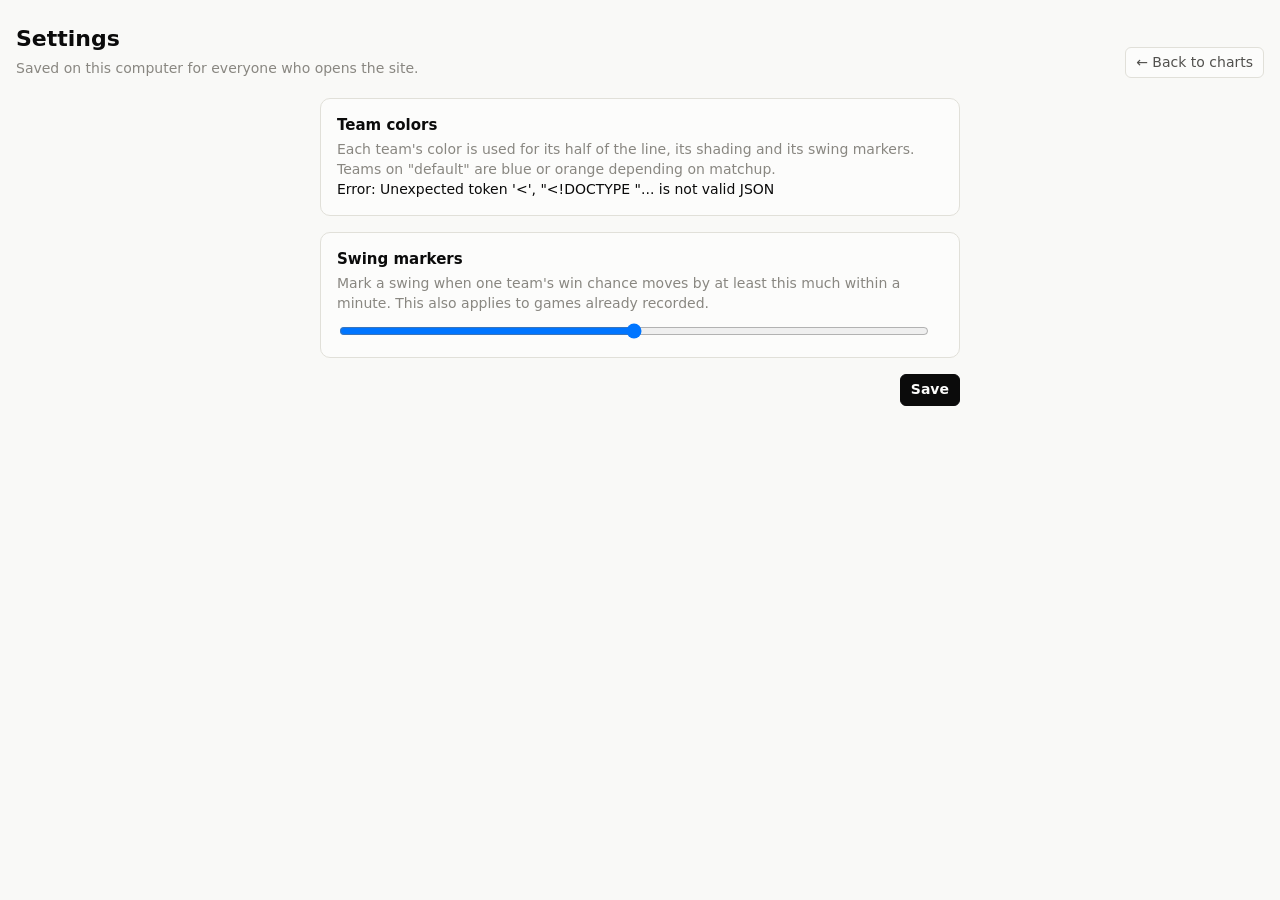
==== public/settings.html @ a836806d "Sleeper fantasy win probability tracker Live win-probability charts for every matchup in a Sleeper l" ====
<!doctype html>
<html lang="en">
<head>
  <meta charset="utf-8">
  <meta name="viewport" content="width=device-width, initial-scale=1">
  <title>Tracker Settings</title>
  <link rel="stylesheet" href="styles.css">
</head>
<body>
  <header>
    <div>
      <h1>Settings</h1>
      <p class="muted">Saved on this computer for everyone who opens the site.</p>
    </div>
    <div class="controls"><a class="button" href="./">← Back to charts</a></div>
  </header>
  <main class="settings">
    <section>
      <h2>Team colors</h2>
      <p class="muted">Each team's color is used for its half of the line, its shading and its swing markers. Teams on "default" are blue or orange depending on matchup.</p>
      <div id="teams"></div>
      <div id="clashes"></div>
    </section>
    <section>
      <h2>Swing markers</h2>
      <p class="muted">Mark a swing when one team's win chance moves by at least this much within a minute. This also applies to games already recorded.</p>
      <div class="threshold">
        <input id="threshold" type="range" min="2" max="30" step="1" aria-label="Swing threshold">
        <b id="threshold-val"></b>
      </div>
    </section>
    <div class="save-bar">
      <span id="saved" class="muted"></span>
      <button id="save" class="btn primary">Save</button>
    </div>
  </main>
  <script src="colors.js"></script>
  <script src="settings.js"></script>
</body>
</html>
---- public/styles.css ----
:root {
  --page: #f9f9f7;
  --surface: #fcfcfb;
  --ink: #0b0b0b;
  --ink-2: #52514e;
  --muted: #898781;
  --grid: #e1e0d9;
  --axis: #c3c2b7;
  --team-a: #2a78d6;
  --team-b: #eb6834;
  --border: #e1e0d9;
  --live: #0ca30c;
}
@media (prefers-color-scheme: dark) {
  :root:not([data-theme="light"]) {
    --page: #0d0d0d;
    --surface: #1a1a19;
    --ink: #f0efec;
    --ink-2: #c3c2b7;
    --grid: #2c2c2a;
    --axis: #383835;
    --team-a: #3987e5;
    --team-b: #d95926;
    --border: #2c2c2a;
  }
}

* { box-sizing: border-box; }
body {
  margin: 0;
  padding: 24px 16px 48px;
  background: var(--page);
  color: var(--ink);
  font: 14px/1.4 system-ui, -apple-system, "Segoe UI", sans-serif;
}
header {
  max-width: 1280px;
  margin: 0 auto 20px;
  display: flex;
  flex-wrap: wrap;
  gap: 12px 24px;
  align-items: flex-end;
  justify-content: space-between;
}
h1 { margin: 0; font-size: 22px; font-weight: 650; }
.muted { color: var(--muted); margin: 4px 0 0; }
.live-dot { display: inline-block; width: 8px; height: 8px; border-radius: 50%; background: var(--live); margin-right: 6px; }
.controls { display: flex; flex-wrap: wrap; gap: 12px; align-items: center; }
select, .segments button {
  font: inherit;
  color: var(--ink);
  background: var(--surface);
  border: 1px solid var(--border);
  border-radius: 6px;
  padding: 5px 10px;
}
.segments { display: flex; gap: 4px; flex-wrap: wrap; }
.segments button { cursor: pointer; color: var(--ink-2); }
.segments button[aria-pressed="true"] { color: var(--ink); border-color: var(--ink-2); font-weight: 600; }

.grid {
  max-width: 1280px;
  margin: 0 auto;
  display: grid;
  grid-template-columns: repeat(auto-fill, minmax(380px, 1fr));
  gap: 16px;
}
@media (max-width: 440px) { .grid { grid-template-columns: 1fr; } }
.card {
  background: var(--surface);
  border: 1px solid var(--border);
  border-radius: 10px;
  padding: 14px 14px 8px;
  min-width: 0;
}
.teams { display: grid; grid-template-columns: 1fr auto; gap: 2px 12px; margin-bottom: 8px; }
.team { display: flex; align-items: center; gap: 8px; min-width: 0; }
.swatch { width: 10px; height: 10px; border-radius: 3px; flex: none; }
.name { font-weight: 600; white-space: nowrap; overflow: hidden; text-overflow: ellipsis; }
.nums { text-align: right; font-variant-numeric: tabular-nums; white-space: nowrap; }
.pct { font-weight: 700; display: inline-block; min-width: 3.2em; }
.pts { color: var(--ink-2); }
.proj { color: var(--muted); font-size: 12px; }
.chart-wrap { position: relative; height: 200px; }
.empty { text-align: center; margin-top: 40px; }
code { background: var(--surface); border: 1px solid var(--border); padding: 1px 5px; border-radius: 4px; }

/* Header link styled like the other controls */
a.button {
  font: inherit;
  color: var(--ink-2);
  background: var(--surface);
  border: 1px solid var(--border);
  border-radius: 6px;
  padding: 5px 10px;
  text-decoration: none;
}
a.button:hover { color: var(--ink); }

/* Hover readout beside the card */
.hover-panel {
  position: fixed;
  z-index: 10;
  width: 260px;
  background: var(--surface);
  border: 1px solid var(--axis);
  border-radius: 8px;
  padding: 10px 12px;
  box-shadow: 0 6px 24px rgba(0, 0, 0, 0.25);
  pointer-events: none;
  font-variant-numeric: tabular-nums;
}
.hp-time { color: var(--muted); font-size: 12px; margin-bottom: 6px; }
.hp-row { display: flex; align-items: center; gap: 8px; }
.hp-name { flex: 1; min-width: 0; font-weight: 600; white-space: nowrap; overflow: hidden; text-overflow: ellipsis; }
.hp-sub { color: var(--muted); font-size: 12px; margin: 0 0 6px 18px; }
.hp-event { display: flex; gap: 8px; border-top: 1px solid var(--border); padding-top: 8px; margin-top: 4px; }
.hp-event .bubble { flex: none; }
.hp-event .hp-sub { margin: 2px 0 0; }

/* Big swings list under each chart */
.swings { margin-top: 6px; border-top: 1px solid var(--border); padding-top: 6px; }
.swings summary { cursor: pointer; color: var(--ink-2); font-size: 12px; font-weight: 600; }
.swings ul { list-style: none; margin: 6px 0 4px; padding: 0; max-height: 116px; overflow-y: auto; }
.swings li {
  display: grid;
  grid-template-columns: 26px auto 1fr;
  gap: 2px 8px;
  align-items: baseline;
  padding: 4px 4px;
  border-radius: 6px;
  font-size: 12px;
}
.swings li:hover { background: var(--page); }
.swings li .bubble { grid-row: span 2; align-self: center; }
.sw-time { color: var(--muted); white-space: nowrap; }
.sw-text { color: var(--ink); min-width: 0; }
.sw-delta { grid-column: 3; color: var(--ink-2); font-weight: 600; }

/* Settings page */
.settings { max-width: 640px; margin: 0 auto; }
.settings section { background: var(--surface); border: 1px solid var(--border); border-radius: 10px; padding: 16px; margin-bottom: 16px; }
.settings h2 { font-size: 15px; margin: 0 0 4px; }
.team-row { display: grid; grid-template-columns: 36px 1fr auto; gap: 10px; align-items: center; padding: 6px 0; border-top: 1px solid var(--border); }
.team-row:first-of-type { border-top: 0; }
.team-row input[type="color"] { width: 36px; height: 28px; padding: 0; border: 1px solid var(--border); border-radius: 6px; background: none; cursor: pointer; }
.team-row .owner { color: var(--muted); font-size: 12px; }
.team-row .default-tag { color: var(--muted); font-size: 12px; margin-left: 6px; }
.btn {
  font: inherit; color: var(--ink); background: var(--surface);
  border: 1px solid var(--border); border-radius: 6px; padding: 5px 10px; cursor: pointer;
}
.btn.primary { background: var(--ink); color: var(--surface); border-color: var(--ink); font-weight: 600; }
.threshold { display: flex; align-items: center; gap: 12px; margin-top: 8px; }
.threshold input { flex: 1; }
.warn { color: var(--ink); background: var(--page); border: 1px solid var(--axis); border-radius: 6px; padding: 8px 10px; margin-top: 10px; font-size: 13px; }
.save-bar { display: flex; gap: 10px; align-items: center; justify-content: flex-end; }

/* Avatar bubble: photo in a ring of the team's color; plain dot if no photo */
.bubble {
  display: inline-block;
  flex: none;
  border-radius: 50%;
  box-sizing: border-box;
  border: 2px solid var(--ring);
  background: var(--surface);
  overflow: hidden;
}
.bubble img { display: block; width: 100%; height: 100%; object-fit: cover; object-position: top; }
.bubble.empty { background: var(--ring); }
.bubble.headshot img { transform: scale(1.55); transform-origin: 50% 28%; }
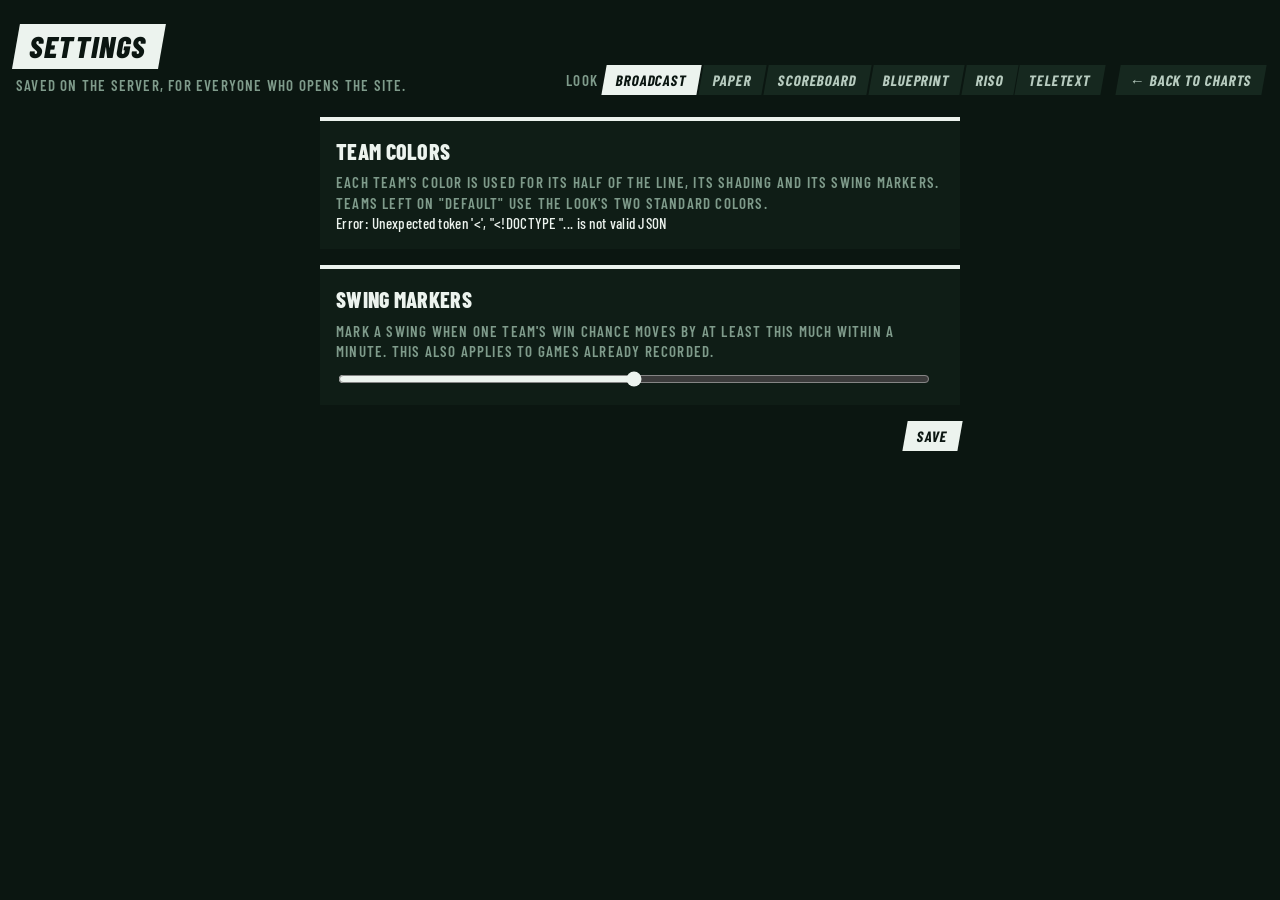
==== commit 613477c2: "Add six selectable looks for the site Each viewer picks a look from the header; the choice is saved " ====
--- a/public/settings.html
+++ b/public/settings.html
@@ -4,20 +4,34 @@
   <meta charset="utf-8">
   <meta name="viewport" content="width=device-width, initial-scale=1">
   <title>Tracker Settings</title>
+  <script>
+    try {
+      var l = localStorage.getItem('winprob.look');
+      document.documentElement.dataset.look = ['broadcast', 'paper', 'scoreboard', 'blueprint', 'riso', 'teletext'].indexOf(l) >= 0 ? l : 'broadcast';
+    } catch (e) { document.documentElement.dataset.look = 'broadcast'; }
+  </script>
+  <link rel="preconnect" href="https://fonts.googleapis.com">
+  <link rel="preconnect" href="https://fonts.gstatic.com" crossorigin>
+  <link rel="stylesheet" href="https://fonts.googleapis.com/css2?family=Archivo+Black&family=Architects+Daughter&family=Barlow+Condensed:wght@500;600;700;800&family=Courier+Prime:wght@400;700&family=Doto:wght@700;800;900&family=Fragment+Mono&family=IBM+Plex+Mono:wght@400;600&family=Libre+Caslon+Text:ital,wght@0,400;0,700;1,400&family=VT323&display=swap">
   <link rel="stylesheet" href="styles.css">
+  <link rel="stylesheet" href="looks.css">
 </head>
 <body>
   <header>
-    <div>
+    <div class="masthead">
       <h1>Settings</h1>
-      <p class="muted">Saved on this computer for everyone who opens the site.</p>
+      <p class="muted">Saved on the server, for everyone who opens the site.</p>
     </div>
-    <div class="controls"><a class="button" href="./">← Back to charts</a></div>
+    <div class="controls">
+      <div class="control-group"><span class="control-label">Look</span>
+        <div id="look-picker" class="segments" role="group" aria-label="Look"></div></div>
+      <a class="button" href="./">← Back to charts</a>
+    </div>
   </header>
   <main class="settings">
     <section>
       <h2>Team colors</h2>
-      <p class="muted">Each team's color is used for its half of the line, its shading and its swing markers. Teams on "default" are blue or orange depending on matchup.</p>
+      <p class="muted">Each team's color is used for its half of the line, its shading and its swing markers. Teams left on "default" use the look's two standard colors.</p>
       <div id="teams"></div>
       <div id="clashes"></div>
     </section>
@@ -34,6 +48,7 @@
       <button id="save" class="btn primary">Save</button>
     </div>
   </main>
+  <script src="look.js"></script>
   <script src="colors.js"></script>
   <script src="settings.js"></script>
 </body>
--- a/public/styles.css
+++ b/public/styles.css
@@ -1,167 +1,77 @@
-:root {
-  --page: #f9f9f7;
-  --surface: #fcfcfb;
-  --ink: #0b0b0b;
-  --ink-2: #52514e;
-  --muted: #898781;
-  --grid: #e1e0d9;
-  --axis: #c3c2b7;
-  --team-a: #2a78d6;
-  --team-b: #eb6834;
-  --border: #e1e0d9;
-  --live: #0ca30c;
-}
-@media (prefers-color-scheme: dark) {
-  :root:not([data-theme="light"]) {
-    --page: #0d0d0d;
-    --surface: #1a1a19;
-    --ink: #f0efec;
-    --ink-2: #c3c2b7;
-    --grid: #2c2c2a;
-    --axis: #383835;
-    --team-a: #3987e5;
-    --team-b: #d95926;
-    --border: #2c2c2a;
-  }
-}
-
+/* Shared layout. Colors, type and per-look styling live in looks.css. */
 * { box-sizing: border-box; }
 body {
   margin: 0;
   padding: 24px 16px 48px;
   background: var(--page);
   color: var(--ink);
-  font: 14px/1.4 system-ui, -apple-system, "Segoe UI", sans-serif;
+  font-family: var(--font-body);
+  font-size: 15px;
+  line-height: 1.35;
 }
+button, select, input { font: inherit; }
+
+/* ---- Header ---- */
 header {
   max-width: 1280px;
-  margin: 0 auto 20px;
+  margin: 0 auto 22px;
   display: flex;
   flex-wrap: wrap;
-  gap: 12px 24px;
+  gap: 14px 24px;
   align-items: flex-end;
   justify-content: space-between;
 }
-h1 { margin: 0; font-size: 22px; font-weight: 650; }
-.muted { color: var(--muted); margin: 4px 0 0; }
-.live-dot { display: inline-block; width: 8px; height: 8px; border-radius: 50%; background: var(--live); margin-right: 6px; }
-.controls { display: flex; flex-wrap: wrap; gap: 12px; align-items: center; }
-select, .segments button {
-  font: inherit;
-  color: var(--ink);
-  background: var(--surface);
-  border: 1px solid var(--border);
-  border-radius: 6px;
-  padding: 5px 10px;
-}
+h1 { margin: 0; font-family: var(--font-display); font-weight: 400; }
+.muted { color: var(--muted); margin: 6px 0 0; }
+.controls { display: flex; flex-wrap: wrap; gap: 10px 14px; align-items: center; }
+.control-group { display: flex; align-items: center; gap: 6px; }
+.control-label { color: var(--muted); }
 .segments { display: flex; gap: 4px; flex-wrap: wrap; }
-.segments button { cursor: pointer; color: var(--ink-2); }
-.segments button[aria-pressed="true"] { color: var(--ink); border-color: var(--ink-2); font-weight: 600; }
+.segments button, select, a.button, .btn { cursor: pointer; text-decoration: none; }
 
+/* ---- Grid of matchups ---- */
 .grid {
   max-width: 1280px;
   margin: 0 auto;
   display: grid;
-  grid-template-columns: repeat(auto-fill, minmax(380px, 1fr));
-  gap: 16px;
+  grid-template-columns: repeat(auto-fill, minmax(min(100%, 390px), 1fr));
+  gap: 18px;
 }
-@media (max-width: 440px) { .grid { grid-template-columns: 1fr; } }
-.card {
-  background: var(--surface);
-  border: 1px solid var(--border);
-  border-radius: 10px;
-  padding: 14px 14px 8px;
-  min-width: 0;
-}
-.teams { display: grid; grid-template-columns: 1fr auto; gap: 2px 12px; margin-bottom: 8px; }
-.team { display: flex; align-items: center; gap: 8px; min-width: 0; }
-.swatch { width: 10px; height: 10px; border-radius: 3px; flex: none; }
-.name { font-weight: 600; white-space: nowrap; overflow: hidden; text-overflow: ellipsis; }
-.nums { text-align: right; font-variant-numeric: tabular-nums; white-space: nowrap; }
-.pct { font-weight: 700; display: inline-block; min-width: 3.2em; }
-.pts { color: var(--ink-2); }
-.proj { color: var(--muted); font-size: 12px; }
+.card { min-width: 0; }
 .chart-wrap { position: relative; height: 200px; }
 .empty { text-align: center; margin-top: 40px; }
-code { background: var(--surface); border: 1px solid var(--border); padding: 1px 5px; border-radius: 4px; }
 
-/* Header link styled like the other controls */
-a.button {
-  font: inherit;
-  color: var(--ink-2);
-  background: var(--surface);
-  border: 1px solid var(--border);
-  border-radius: 6px;
-  padding: 5px 10px;
-  text-decoration: none;
-}
-a.button:hover { color: var(--ink); }
+/* Team rows: swatch, name, leader, points, projection, win % */
+.teams { display: grid; gap: 4px; margin-bottom: 10px; }
+.trow { display: flex; align-items: center; gap: 8px; min-width: 0; }
+.trow .swatch { flex: none; width: 10px; height: 10px; background: var(--tc); }
+.trow .name { min-width: 0; overflow: hidden; text-overflow: ellipsis; white-space: nowrap; }
+.trow .lead { flex: 1; }
+.trow .pts, .trow .proj, .trow .pct { white-space: nowrap; font-variant-numeric: tabular-nums; }
 
-/* Hover readout beside the card */
-.hover-panel {
-  position: fixed;
-  z-index: 10;
-  width: 260px;
-  background: var(--surface);
-  border: 1px solid var(--axis);
-  border-radius: 8px;
-  padding: 10px 12px;
-  box-shadow: 0 6px 24px rgba(0, 0, 0, 0.25);
-  pointer-events: none;
-  font-variant-numeric: tabular-nums;
-}
-.hp-time { color: var(--muted); font-size: 12px; margin-bottom: 6px; }
+/* ---- Hover readout beside the card ---- */
+.hover-panel { position: fixed; z-index: 10; width: 260px; pointer-events: none; font-variant-numeric: tabular-nums; }
+.hp-time { margin-bottom: 6px; }
 .hp-row { display: flex; align-items: center; gap: 8px; }
-.hp-name { flex: 1; min-width: 0; font-weight: 600; white-space: nowrap; overflow: hidden; text-overflow: ellipsis; }
-.hp-sub { color: var(--muted); font-size: 12px; margin: 0 0 6px 18px; }
-.hp-event { display: flex; gap: 8px; border-top: 1px solid var(--border); padding-top: 8px; margin-top: 4px; }
-.hp-event .bubble { flex: none; }
+.hp-row .swatch { flex: none; width: 10px; height: 10px; }
+.hp-name { flex: 1; min-width: 0; overflow: hidden; text-overflow: ellipsis; white-space: nowrap; }
+.hp-sub { margin: 0 0 6px 18px; }
+.hp-event { display: flex; gap: 8px; padding-top: 8px; margin-top: 4px; }
 .hp-event .hp-sub { margin: 2px 0 0; }
 
-/* Big swings list under each chart */
-.swings { margin-top: 6px; border-top: 1px solid var(--border); padding-top: 6px; }
-.swings summary { cursor: pointer; color: var(--ink-2); font-size: 12px; font-weight: 600; }
-.swings ul { list-style: none; margin: 6px 0 4px; padding: 0; max-height: 116px; overflow-y: auto; }
-.swings li {
-  display: grid;
-  grid-template-columns: 26px auto 1fr;
-  gap: 2px 8px;
-  align-items: baseline;
-  padding: 4px 4px;
-  border-radius: 6px;
-  font-size: 12px;
-}
-.swings li:hover { background: var(--page); }
-.swings li .bubble { grid-row: span 2; align-self: center; }
-.sw-time { color: var(--muted); white-space: nowrap; }
-.sw-text { color: var(--ink); min-width: 0; }
-.sw-delta { grid-column: 3; color: var(--ink-2); font-weight: 600; }
-
-/* Settings page */
-.settings { max-width: 640px; margin: 0 auto; }
-.settings section { background: var(--surface); border: 1px solid var(--border); border-radius: 10px; padding: 16px; margin-bottom: 16px; }
-.settings h2 { font-size: 15px; margin: 0 0 4px; }
-.team-row { display: grid; grid-template-columns: 36px 1fr auto; gap: 10px; align-items: center; padding: 6px 0; border-top: 1px solid var(--border); }
-.team-row:first-of-type { border-top: 0; }
-.team-row input[type="color"] { width: 36px; height: 28px; padding: 0; border: 1px solid var(--border); border-radius: 6px; background: none; cursor: pointer; }
-.team-row .owner { color: var(--muted); font-size: 12px; }
-.team-row .default-tag { color: var(--muted); font-size: 12px; margin-left: 6px; }
-.btn {
-  font: inherit; color: var(--ink); background: var(--surface);
-  border: 1px solid var(--border); border-radius: 6px; padding: 5px 10px; cursor: pointer;
-}
-.btn.primary { background: var(--ink); color: var(--surface); border-color: var(--ink); font-weight: 600; }
-.threshold { display: flex; align-items: center; gap: 12px; margin-top: 8px; }
-.threshold input { flex: 1; }
-.warn { color: var(--ink); background: var(--page); border: 1px solid var(--axis); border-radius: 6px; padding: 8px 10px; margin-top: 10px; font-size: 13px; }
-.save-bar { display: flex; gap: 10px; align-items: center; justify-content: flex-end; }
+/* ---- Big swings list ---- */
+.swings { margin-top: 8px; padding-top: 6px; }
+.swings summary { cursor: pointer; }
+.swings ul { list-style: none; margin: 6px 0 4px; padding: 0; max-height: 132px; overflow-y: auto; }
+.swings li { display: flex; flex-wrap: wrap; align-items: center; gap: 2px 8px; padding: 5px 4px; }
+.swings li .bubble { flex: none; }
+.sw-text { min-width: 0; }
 
 /* Avatar bubble: photo in a ring of the team's color; plain dot if no photo */
 .bubble {
   display: inline-block;
   flex: none;
   border-radius: 50%;
-  box-sizing: border-box;
   border: 2px solid var(--ring);
   background: var(--surface);
   overflow: hidden;
@@ -169,3 +79,18 @@
 .bubble img { display: block; width: 100%; height: 100%; object-fit: cover; object-position: top; }
 .bubble.empty { background: var(--ring); }
 .bubble.headshot img { transform: scale(1.55); transform-origin: 50% 28%; }
+
+/* ---- Settings page ---- */
+.settings { max-width: 640px; margin: 0 auto; }
+.settings section { padding: 16px; margin-bottom: 16px; }
+.settings h2 { margin: 0 0 4px; font-family: var(--font-display); font-weight: 400; }
+.team-row { display: grid; grid-template-columns: 36px 1fr auto; gap: 10px; align-items: center; padding: 7px 0; }
+.team-row input[type="color"] { width: 36px; height: 28px; padding: 0; cursor: pointer; background: none; }
+.team-row .owner, .team-row .default-tag { color: var(--muted); font-size: 13px; }
+.team-row .default-tag { margin-left: 6px; }
+.threshold { display: flex; align-items: center; gap: 12px; margin-top: 8px; }
+.threshold input { flex: 1; accent-color: var(--accent); }
+.warn { padding: 8px 10px; margin-top: 10px; }
+.save-bar { display: flex; gap: 10px; align-items: center; justify-content: flex-end; }
+.team-row .reset[disabled] { visibility: hidden; }
+.tt-header { display: none; }
--- a/public/looks.css
+++ b/public/looks.css
@@ -0,0 +1,485 @@
+/* The three looks. Each sets the shared variables and its own details.
+   Team default colors were checked with the dataviz palette validator
+   against each look's chart background. */
+
+/* ================================================================
+   BROADCAST: NFL TV graphics package
+   ================================================================ */
+:root,
+[data-look="broadcast"] {
+  --page: #0b1611;
+  --surface: #0f1d16;
+  --slab: #16281f;
+  --ink: #ecf3ee;
+  --ink-2: #b7cbbf;
+  --muted: #7f9b8b;
+  --grid: #1c3127;
+  --axis: #2c4a3b;
+  --border: #2c4a3b;
+  --team-a: #3d8be8;
+  --team-b: #e05d28;
+  --live: #d6262b;
+  --accent: #ecf3ee;
+  --font-body: 'Barlow Condensed', 'Arial Narrow', sans-serif;
+  --font-display: 'Barlow Condensed', 'Arial Narrow', sans-serif;
+  --font-num: 'Barlow Condensed', 'Arial Narrow', sans-serif;
+}
+[data-look="broadcast"] body { font-weight: 500; letter-spacing: 0.02em; }
+[data-look="broadcast"] h1 {
+  display: inline-block;
+  font-size: 30px;
+  font-weight: 800;
+  text-transform: uppercase;
+  letter-spacing: 0.04em;
+  background: var(--ink);
+  color: var(--page);
+  padding: 2px 14px;
+  transform: skewX(-10deg);
+}
+[data-look="broadcast"] .muted { text-transform: uppercase; letter-spacing: 0.08em; font-weight: 600; }
+[data-look="broadcast"] .live-tag {
+  display: inline-block; background: var(--live); color: #fff; font-weight: 800;
+  padding: 0 8px; margin-right: 6px; transform: skewX(-10deg);
+}
+[data-look="broadcast"] .control-label { text-transform: uppercase; letter-spacing: 0.08em; font-weight: 600; }
+[data-look="broadcast"] .segments { gap: 2px; }
+[data-look="broadcast"] .segments button,
+[data-look="broadcast"] select,
+[data-look="broadcast"] a.button,
+[data-look="broadcast"] .btn {
+  background: var(--slab); color: var(--ink-2); border: 0; border-radius: 0;
+  padding: 5px 12px; font-weight: 700; text-transform: uppercase; letter-spacing: 0.06em;
+  transform: skewX(-10deg);
+}
+[data-look="broadcast"] .segments button[aria-pressed="true"],
+[data-look="broadcast"] .btn.primary { background: var(--ink); color: var(--page); }
+[data-look="broadcast"] .card { background: var(--surface); border-top: 4px solid var(--ink); padding: 12px 12px 8px; }
+[data-look="broadcast"] .teams { gap: 3px; }
+[data-look="broadcast"] .trow { background: var(--slab); gap: 0; height: 36px; font-weight: 800; font-size: 21px; text-transform: uppercase; }
+[data-look="broadcast"] .trow .swatch { width: 8px; height: 100%; }
+[data-look="broadcast"] .trow .name { padding: 0 10px; }
+[data-look="broadcast"] .trow .proj { color: var(--muted); font-size: 13px; font-weight: 600; padding: 0 10px; }
+[data-look="broadcast"] .trow .pts { padding: 0 10px; }
+[data-look="broadcast"] .trow .pct {
+  align-self: stretch; display: flex; align-items: center; justify-content: center;
+  min-width: 66px; background: var(--tc); color: #fff;
+}
+[data-look="broadcast"] .trow .pct::after { content: '%'; }
+[data-look="broadcast"] .swings summary { text-transform: uppercase; letter-spacing: 0.08em; color: var(--muted); font-weight: 700; }
+[data-look="broadcast"] .swings li { background: var(--slab); margin-bottom: 3px; text-transform: uppercase; font-weight: 600; font-size: 15px; }
+[data-look="broadcast"] .swings li:hover { background: var(--axis); }
+[data-look="broadcast"] .swings li .bubble { order: -2; }
+[data-look="broadcast"] .sw-pct { order: -1; }
+[data-look="broadcast"] .sw-pct { background: var(--tc); color: #fff; font-weight: 800; padding: 0 6px; }
+[data-look="broadcast"] .sw-time { color: var(--muted); }
+[data-look="broadcast"] .sw-team::before { content: '\25B8  '; color: var(--muted); }
+[data-look="broadcast"] .hover-panel { background: var(--slab); border-left: 5px solid var(--ink); padding: 10px 12px; text-transform: uppercase; }
+[data-look="broadcast"] .hp-name { font-weight: 800; font-size: 17px; }
+[data-look="broadcast"] .hp-time, [data-look="broadcast"] .hp-sub { color: var(--muted); font-size: 13px; }
+[data-look="broadcast"] .hp-event { border-top: 2px solid var(--axis); }
+[data-look="broadcast"] .settings section { background: var(--surface); border-top: 4px solid var(--ink); }
+[data-look="broadcast"] .settings h2 { font-size: 22px; font-weight: 800; text-transform: uppercase; }
+[data-look="broadcast"] .team-row { border-top: 1px solid var(--grid); font-size: 17px; }
+[data-look="broadcast"] .warn { background: var(--slab); border-left: 4px solid var(--live); }
+
+/* ================================================================
+   PAPER: the newspaper sports page
+   ================================================================ */
+[data-look="paper"] {
+  --page: #ebe4d3;
+  --surface: #f3eee2;
+  --ink: #1d1a15;
+  --ink-2: #4a443a;
+  --muted: #6f675a;
+  --grid: #d6cdb8;
+  --axis: #1d1a15;
+  --border: #1d1a15;
+  --team-a: #1f5aa6;
+  --team-b: #b8432c;
+  --live: #b8432c;
+  --accent: #1d1a15;
+  --font-body: 'Libre Caslon Text', Georgia, serif;
+  --font-display: 'Libre Caslon Text', Georgia, serif;
+  --font-num: 'Courier Prime', 'Courier New', monospace;
+}
+[data-look="paper"] body { background: var(--page); }
+[data-look="paper"] header { flex-direction: column; align-items: stretch; max-width: 1100px; }
+[data-look="paper"] .masthead { text-align: center; border-top: 4px double var(--ink); border-bottom: 1px solid var(--ink); padding: 8px 0 6px; }
+[data-look="paper"] h1 { font-size: 40px; font-weight: 700; letter-spacing: 0.01em; }
+[data-look="paper"] .muted { font-family: var(--font-num); font-size: 13px; letter-spacing: 0.12em; text-transform: uppercase; color: var(--ink-2); }
+[data-look="paper"] .live-tag { color: var(--live); font-weight: 700; margin-right: 6px; }
+[data-look="paper"] .live-tag::before { content: '\25CF  '; }
+[data-look="paper"] .controls { justify-content: center; font-family: var(--font-num); font-size: 14px; }
+[data-look="paper"] .control-label { color: var(--ink-2); font-style: italic; font-family: var(--font-body); }
+[data-look="paper"] .segments { gap: 12px; }
+[data-look="paper"] .segments button,
+[data-look="paper"] a.button,
+[data-look="paper"] .btn {
+  background: none; border: 0; padding: 2px 0; color: var(--ink-2); font-family: var(--font-num);
+  text-transform: uppercase; letter-spacing: 0.08em; font-size: 13px;
+}
+[data-look="paper"] .segments button[aria-pressed="true"] { color: var(--ink); border-bottom: 2px solid var(--ink); font-weight: 700; }
+[data-look="paper"] select { background: var(--surface); border: 1px solid var(--ink); border-radius: 0; padding: 2px 6px; font-family: var(--font-num); }
+[data-look="paper"] .btn.primary { border: 1px solid var(--ink); padding: 4px 12px; color: var(--ink); font-weight: 700; }
+[data-look="paper"] .grid { max-width: 1100px; gap: 26px 30px; }
+[data-look="paper"] .card { border-top: 2px solid var(--ink); padding-top: 10px; }
+[data-look="paper"] .trow { font-family: var(--font-num); font-size: 16px; gap: 6px; }
+[data-look="paper"] .trow .swatch { width: 8px; height: 8px; }
+[data-look="paper"] .trow .lead { border-bottom: 1px dotted var(--ink); align-self: flex-end; margin-bottom: 6px; }
+[data-look="paper"] .trow .proj { color: var(--muted); font-size: 13px; }
+[data-look="paper"] .trow .pct { min-width: 5.5em; text-align: right; }
+[data-look="paper"] .trow .pct::after { content: ' pct.'; }
+[data-look="paper"] .trow.leader { font-weight: 700; }
+[data-look="paper"] .chart-wrap { border-top: 1px solid var(--ink); border-bottom: 1px solid var(--ink); }
+[data-look="paper"] .swings summary { font-variant: small-caps; letter-spacing: 0.06em; font-weight: 700; font-size: 15px; }
+[data-look="paper"] .swings li { display: block; font-size: 14px; line-height: 1.5; padding: 5px 0; border-bottom: 1px solid var(--grid); }
+[data-look="paper"] .swings li:hover { background: var(--surface); }
+[data-look="paper"] .swings li .bubble { vertical-align: middle; margin-right: 6px; }
+[data-look="paper"] .sw-time { font-family: var(--font-num); font-weight: 700; font-size: 13px; }
+[data-look="paper"] .sw-time::after { content: ' \2014  '; font-family: var(--font-body); font-weight: 400; }
+[data-look="paper"] .sw-text::after { content: '; '; }
+[data-look="paper"] .sw-pct, [data-look="paper"] .sw-team { font-style: italic; }
+[data-look="paper"] .sw-pct::after { content: ' for'; }
+[data-look="paper"] .hover-panel { background: var(--surface); border: 1px solid var(--ink); border-top: 4px double var(--ink); padding: 10px 12px; }
+[data-look="paper"] .hp-time, [data-look="paper"] .hp-sub { font-family: var(--font-num); font-size: 12px; color: var(--muted); }
+[data-look="paper"] .hp-name { font-weight: 700; }
+[data-look="paper"] .hp-row b { font-family: var(--font-num); }
+[data-look="paper"] .hp-event { border-top: 1px solid var(--ink); font-size: 14px; }
+[data-look="paper"] .settings section { border-top: 2px solid var(--ink); }
+[data-look="paper"] .settings h2 { font-size: 22px; font-weight: 700; }
+[data-look="paper"] .team-row { border-top: 1px dotted var(--ink); }
+[data-look="paper"] .warn { border: 1px solid var(--ink); font-style: italic; }
+
+/* ================================================================
+   SCOREBOARD: the old stadium board
+   ================================================================ */
+[data-look="scoreboard"] {
+  --page: #050505;
+  --surface: #0b0b0a;
+  --bezel: #2a2824;
+  --ink: #ffb22e;
+  --ink-2: #ffd27a;
+  --muted: #a8781f;
+  --grid: #1c1a15;
+  --axis: #3a352b;
+  --border: #3a352b;
+  --team-a: #c98500;
+  --team-b: #1f97b5;
+  --live: #ff5a3c;
+  --accent: #ffb22e;
+  --font-body: 'Courier Prime', 'Courier New', monospace;
+  --font-display: 'Doto', 'Courier Prime', monospace;
+  --font-num: 'Doto', 'Courier Prime', monospace;
+}
+[data-look="scoreboard"] body { text-transform: uppercase; letter-spacing: 0.06em; font-weight: 700; }
+[data-look="scoreboard"] h1 { font-size: 34px; font-weight: 900; color: var(--ink-2); letter-spacing: 0.08em; }
+[data-look="scoreboard"] .muted { color: var(--muted); }
+[data-look="scoreboard"] .live-tag { background: var(--live); color: #050505; padding: 0 6px; margin-right: 6px; }
+[data-look="scoreboard"] .control-label { color: var(--muted); }
+[data-look="scoreboard"] .segments button,
+[data-look="scoreboard"] select,
+[data-look="scoreboard"] a.button,
+[data-look="scoreboard"] .btn {
+  background: var(--surface); color: var(--muted); border: 2px solid var(--bezel); border-radius: 0;
+  padding: 4px 10px; font-weight: 700; text-transform: uppercase; letter-spacing: 0.08em;
+}
+[data-look="scoreboard"] .segments button[aria-pressed="true"],
+[data-look="scoreboard"] .btn.primary { color: var(--ink-2); border-color: var(--ink); }
+[data-look="scoreboard"] .segments button[aria-pressed="true"]::before { content: '['; }
+[data-look="scoreboard"] .segments button[aria-pressed="true"]::after { content: ']'; }
+[data-look="scoreboard"] .card { background: var(--surface); border: 6px solid var(--bezel); padding: 12px 12px 8px; }
+[data-look="scoreboard"] .teams { grid-template-columns: 1fr 1fr; gap: 0; border-bottom: 2px solid var(--bezel); padding-bottom: 8px; }
+[data-look="scoreboard"] .trow { flex-direction: column; gap: 2px; text-align: center; }
+[data-look="scoreboard"] .trow.b { border-left: 2px solid var(--bezel); }
+[data-look="scoreboard"] .trow::before { font-size: 11px; color: var(--muted); }
+[data-look="scoreboard"] .trow.a::before { content: 'HOME'; }
+[data-look="scoreboard"] .trow.b::before { content: 'GUEST'; }
+[data-look="scoreboard"] .trow .swatch { width: 40px; height: 4px; order: 9; }
+[data-look="scoreboard"] .trow .name { max-width: 100%; font-size: 14px; white-space: normal; overflow-wrap: anywhere; line-height: 1.2; }
+[data-look="scoreboard"] .trow .lead, [data-look="scoreboard"] .trow .proj { display: none; }
+[data-look="scoreboard"] .trow .pts { font-family: var(--font-num); font-weight: 900; font-size: 44px; line-height: 1; color: var(--ink-2); }
+[data-look="scoreboard"] .trow .pct { font-size: 14px; }
+[data-look="scoreboard"] .trow .pct::before { content: 'WIN '; color: var(--muted); }
+[data-look="scoreboard"] .swings summary { color: var(--muted); }
+[data-look="scoreboard"] .swings li { font-size: 13px; border-bottom: 2px solid var(--grid); }
+[data-look="scoreboard"] .swings li::before { content: '\25B8'; color: var(--ink); }
+[data-look="scoreboard"] .swings li:hover { background: var(--grid); }
+[data-look="scoreboard"] .sw-time { color: var(--muted); }
+[data-look="scoreboard"] .sw-text { color: var(--ink-2); }
+[data-look="scoreboard"] .sw-pct { color: var(--tc); }
+[data-look="scoreboard"] .hover-panel { background: var(--surface); border: 4px solid var(--bezel); padding: 10px 12px; text-transform: uppercase; }
+[data-look="scoreboard"] .hp-time, [data-look="scoreboard"] .hp-sub { color: var(--muted); font-size: 12px; }
+[data-look="scoreboard"] .hp-row b { font-family: var(--font-num); font-size: 20px; color: var(--ink-2); }
+[data-look="scoreboard"] .hp-event { border-top: 2px solid var(--bezel); }
+[data-look="scoreboard"] .settings section { background: var(--surface); border: 6px solid var(--bezel); }
+[data-look="scoreboard"] .settings h2 { font-size: 22px; font-weight: 900; color: var(--ink-2); }
+[data-look="scoreboard"] .team-row { border-top: 2px solid var(--grid); }
+[data-look="scoreboard"] .warn { border: 2px solid var(--live); color: var(--ink-2); }
+
+/* ================================================================
+   Phones: give team names the room; projections stay in the hover readout
+   ================================================================ */
+@media (max-width: 480px) {
+  .trow .proj { display: none; }
+  [data-look="broadcast"] h1 { font-size: 24px; }
+  [data-look="broadcast"] .trow { font-size: 18px; height: 32px; }
+  [data-look="broadcast"] .trow .pts { padding: 0 8px; }
+  [data-look="broadcast"] .trow .pct { min-width: 54px; }
+  [data-look="paper"] h1 { font-size: 30px; }
+  [data-look="paper"] .trow { font-size: 14px; }
+  [data-look="paper"] .trow .pct { min-width: 4.6em; }
+  [data-look="scoreboard"] h1 { font-size: 24px; overflow-wrap: anywhere; }
+  [data-look="scoreboard"] .trow .pts { font-size: 34px; }
+}
+
+/* ================================================================
+   BLUEPRINT: an engineering drawing on graph paper
+   ================================================================ */
+[data-look="blueprint"] {
+  --page: #0d2650;
+  --surface: #0f2c55;
+  --ink: #e8f0ff;
+  --ink-2: #b9cdf0;
+  --muted: #8ea8d6;
+  --grid: #1d4277;
+  --axis: #b9cdf0;
+  --border: #b9cdf0;
+  --team-a: #e0603e;
+  --team-b: #1aa88a;
+  --live: #e0603e;
+  --accent: #e8f0ff;
+  --font-body: 'IBM Plex Mono', 'Courier New', monospace;
+  --font-display: 'Architects Daughter', 'Comic Sans MS', cursive;
+  --font-num: 'IBM Plex Mono', 'Courier New', monospace;
+}
+[data-look="blueprint"] body {
+  font-size: 14px;
+  background-color: var(--page);
+  background-image:
+    linear-gradient(rgba(232, 240, 255, 0.06) 1px, transparent 1px),
+    linear-gradient(90deg, rgba(232, 240, 255, 0.06) 1px, transparent 1px);
+  background-size: 20px 20px;
+}
+[data-look="blueprint"] .masthead { border: 1.5px solid var(--ink); padding: 8px 14px; background: var(--surface); }
+[data-look="blueprint"] h1 { font-size: 32px; letter-spacing: 0.02em; }
+[data-look="blueprint"] .muted { font-size: 12px; text-transform: uppercase; letter-spacing: 0.1em; color: var(--muted); }
+[data-look="blueprint"] .live-tag { border: 1px solid var(--live); color: var(--live); padding: 0 5px; margin-right: 6px; }
+[data-look="blueprint"] .control-label { font-family: var(--font-display); font-size: 16px; color: var(--ink-2); }
+[data-look="blueprint"] .segments button,
+[data-look="blueprint"] select,
+[data-look="blueprint"] a.button,
+[data-look="blueprint"] .btn {
+  background: transparent; color: var(--ink-2); border: 1px solid var(--ink-2); border-radius: 0;
+  padding: 4px 10px; font-size: 12px; text-transform: uppercase; letter-spacing: 0.08em;
+}
+[data-look="blueprint"] select option { background: var(--surface); }
+[data-look="blueprint"] .segments button[aria-pressed="true"],
+[data-look="blueprint"] .btn.primary { background: var(--ink); color: var(--page); border-color: var(--ink); }
+[data-look="blueprint"] .card { border: 1.5px solid var(--ink); background: var(--surface); padding: 0 0 8px; }
+[data-look="blueprint"] .teams { gap: 0; border-bottom: 1.5px solid var(--ink); margin-bottom: 8px; }
+[data-look="blueprint"] .trow { gap: 0; }
+[data-look="blueprint"] .trow + .trow { border-top: 1px solid var(--ink-2); }
+[data-look="blueprint"] .trow > * { padding: 6px 10px; }
+[data-look="blueprint"] .trow .swatch { width: 4px; height: auto; align-self: stretch; padding: 0; }
+[data-look="blueprint"] .trow .name { font-family: var(--font-display); font-size: 19px; }
+[data-look="blueprint"] .trow .lead { padding: 0; }
+[data-look="blueprint"] .trow .proj { color: var(--muted); font-size: 11px; border-left: 1px solid var(--ink-2); align-self: stretch; display: flex; align-items: center; }
+[data-look="blueprint"] .trow .pts { border-left: 1px solid var(--ink-2); align-self: stretch; display: flex; align-items: center; font-weight: 600; }
+[data-look="blueprint"] .trow .pct { border-left: 1px solid var(--ink-2); align-self: stretch; display: flex; align-items: center; justify-content: flex-end; min-width: 64px; color: var(--tc); font-weight: 600; font-size: 16px; }
+[data-look="blueprint"] .trow .pct::after { content: "%"; }
+[data-look="blueprint"] .chart-wrap { margin: 0 8px; }
+[data-look="blueprint"] .swings { margin: 8px 10px 0; border-top: 1px dashed var(--ink-2); }
+[data-look="blueprint"] .swings summary { font-family: var(--font-display); font-size: 17px; color: var(--ink); }
+[data-look="blueprint"] .swings summary::after { content: ":"; }
+[data-look="blueprint"] .swings ul { counter-reset: note; }
+[data-look="blueprint"] .swings li { counter-increment: note; font-size: 12px; border-bottom: 1px dotted var(--grid); }
+[data-look="blueprint"] .swings li::before { content: counter(note) "."; color: var(--muted); }
+[data-look="blueprint"] .swings li:hover { background: var(--grid); }
+[data-look="blueprint"] .sw-time { color: var(--muted); }
+[data-look="blueprint"] .sw-pct { color: var(--tc); }
+[data-look="blueprint"] .sw-team { font-family: var(--font-display); font-size: 14px; }
+[data-look="blueprint"] .hover-panel { background: var(--surface); border: 1.5px solid var(--ink); padding: 10px 12px; font-size: 12px; }
+[data-look="blueprint"] .hp-name { font-family: var(--font-display); font-size: 16px; }
+[data-look="blueprint"] .hp-time, [data-look="blueprint"] .hp-sub { color: var(--muted); }
+[data-look="blueprint"] .hp-event { border-top: 1px dashed var(--ink-2); }
+[data-look="blueprint"] .settings section { border: 1.5px solid var(--ink); background: var(--surface); }
+[data-look="blueprint"] .settings h2 { font-size: 22px; }
+[data-look="blueprint"] .team-row { border-top: 1px dotted var(--ink-2); }
+[data-look="blueprint"] .team-row .name { font-family: var(--font-display); font-size: 17px; }
+[data-look="blueprint"] .warn { border: 1px dashed var(--live); }
+
+/* ================================================================
+   RISO: a two-ink risograph zine (fluorescent pink + blue)
+   ================================================================ */
+[data-look="riso"] {
+  --page: #f4eedf;
+  --surface: #f4eedf;
+  --pink: #e8338f;
+  --blue: #0a6fb5;
+  --ink: #123a6b;
+  --ink-2: #0a6fb5;
+  --muted: #5b6f94;
+  --grid: #e3d9c2;
+  --axis: #0a6fb5;
+  --border: #0a6fb5;
+  --team-a: #e8338f;
+  --team-b: #0a6fb5;
+  --live: #e8338f;
+  --accent: #e8338f;
+  --font-body: 'Fragment Mono', 'Courier New', monospace;
+  --font-display: 'Archivo Black', 'Arial Black', sans-serif;
+  --font-num: 'Archivo Black', 'Arial Black', sans-serif;
+}
+[data-look="riso"] body {
+  font-size: 14px;
+  background-color: var(--page);
+  background-image: radial-gradient(rgba(232, 51, 143, 0.13) 1px, transparent 1.4px);
+  background-size: 7px 7px;
+}
+[data-look="riso"] h1 {
+  font-size: 48px; line-height: 1; text-transform: uppercase; color: var(--pink);
+  /* the blue plate printed a hair out of register */
+  text-shadow: 3px 2px 0 rgba(10, 111, 181, 0.85);
+  letter-spacing: -0.01em;
+}
+[data-look="riso"] .muted { color: var(--ink-2); text-transform: uppercase; letter-spacing: 0.06em; font-size: 12px; }
+[data-look="riso"] .live-tag { background: var(--pink); color: var(--page); padding: 1px 7px; margin-right: 6px; border-radius: 999px; }
+[data-look="riso"] .control-label { font-family: var(--font-display); text-transform: uppercase; color: var(--pink); }
+[data-look="riso"] .segments button,
+[data-look="riso"] select,
+[data-look="riso"] a.button,
+[data-look="riso"] .btn {
+  background: var(--page); color: var(--blue); border: 2px solid var(--blue); border-radius: 999px;
+  padding: 3px 12px; font-family: var(--font-display); text-transform: uppercase; font-size: 12px;
+}
+[data-look="riso"] .segments button[aria-pressed="true"],
+[data-look="riso"] .btn.primary { background: var(--pink); border-color: var(--pink); color: var(--page); }
+[data-look="riso"] .card { background: var(--page); border: 3px solid var(--blue); padding: 12px 12px 8px; }
+[data-look="riso"] .card:nth-child(odd) { border-color: var(--pink); }
+[data-look="riso"] .trow { font-family: var(--font-display); font-size: 18px; text-transform: uppercase; color: var(--ink); }
+[data-look="riso"] .trow .swatch { width: 14px; height: 14px; border-radius: 50%; }
+[data-look="riso"] .trow .proj { font-family: var(--font-body); font-size: 11px; color: var(--muted); text-transform: none; }
+[data-look="riso"] .trow .pct {
+  background: var(--tc); color: var(--page); border-radius: 999px; padding: 1px 10px; min-width: 62px; text-align: center;
+  transform: rotate(-3deg);
+}
+[data-look="riso"] .trow.b .pct { transform: rotate(2deg); }
+[data-look="riso"] .trow .pct::after { content: "%"; }
+[data-look="riso"] .swings summary { font-family: var(--font-display); text-transform: uppercase; color: var(--pink); }
+[data-look="riso"] .swings li { border-bottom: 2px dotted var(--grid); font-size: 12px; }
+[data-look="riso"] .swings li:hover { background: rgba(232, 51, 143, 0.08); }
+[data-look="riso"] .sw-pct { background: var(--tc); color: var(--page); border-radius: 999px; padding: 0 7px; font-family: var(--font-display); }
+[data-look="riso"] .sw-time { color: var(--muted); }
+[data-look="riso"] .sw-team { font-family: var(--font-display); text-transform: uppercase; color: var(--ink); }
+[data-look="riso"] .hover-panel { background: var(--page); border: 3px solid var(--pink); padding: 10px 12px; font-size: 12px; }
+[data-look="riso"] .hp-name { font-family: var(--font-display); text-transform: uppercase; }
+[data-look="riso"] .hp-row b { font-family: var(--font-display); color: var(--pink); }
+[data-look="riso"] .hp-time, [data-look="riso"] .hp-sub { color: var(--muted); }
+[data-look="riso"] .hp-event { border-top: 2px dotted var(--blue); }
+[data-look="riso"] .settings section { background: var(--page); border: 3px solid var(--blue); }
+[data-look="riso"] .settings section:nth-child(odd) { border-color: var(--pink); }
+[data-look="riso"] .settings h2 { font-size: 24px; text-transform: uppercase; color: var(--pink); text-shadow: 2px 1px 0 rgba(10, 111, 181, 0.85); }
+[data-look="riso"] .team-row { border-top: 2px dotted var(--grid); }
+[data-look="riso"] .warn { border: 2px solid var(--pink); }
+
+/* ================================================================
+   TELETEXT: a 1980s TV text-service page
+   ================================================================ */
+[data-look="teletext"] {
+  --page: #000000;
+  --surface: #000000;
+  --tt-blue: #0000ff;
+  --tt-yellow: #ffff00;
+  --tt-cyan: #00ffff;
+  --tt-green: #00ff00;
+  --tt-red: #ff0000;
+  --tt-magenta: #ff00ff;
+  --ink: #ffffff;
+  --ink-2: #ffff00;
+  --muted: #00ffff;
+  --grid: #002b33;
+  --axis: #ffffff;
+  --border: #ffffff;
+  --team-a: #009cb0;
+  --team-b: #c845d6;
+  --live: #ff0000;
+  --accent: #ffff00;
+  --font-body: 'VT323', 'Courier New', monospace;
+  --font-display: 'VT323', 'Courier New', monospace;
+  --font-num: 'VT323', 'Courier New', monospace;
+}
+[data-look="teletext"] body { font-size: 21px; line-height: 1.1; letter-spacing: 0.02em; }
+[data-look="teletext"] .masthead { width: 100%; }
+[data-look="teletext"] .tt-header { display: flex; gap: 24px; justify-content: space-between; color: var(--ink); margin-bottom: 4px; }
+[data-look="teletext"] .tt-header span:last-child { color: var(--tt-yellow); }
+[data-look="teletext"] h1 {
+  display: block; background: var(--tt-blue); color: var(--tt-yellow); font-size: 46px; line-height: 1;
+  padding: 4px 12px; text-transform: uppercase;
+}
+[data-look="teletext"] .muted { color: var(--tt-cyan); margin-top: 4px; }
+[data-look="teletext"] .live-tag { color: var(--tt-red); margin-right: 8px; }
+[data-look="teletext"] .live-tag::before { content: "\25A0  "; }
+[data-look="teletext"] .control-label { color: var(--ink); }
+[data-look="teletext"] .segments button,
+[data-look="teletext"] select,
+[data-look="teletext"] a.button,
+[data-look="teletext"] .btn {
+  background: var(--page); color: var(--ink); border: 0; border-radius: 0; padding: 0 8px; font-size: 21px;
+  text-transform: uppercase;
+}
+/* Fastext keys: the red, green, yellow and cyan buttons on the remote */
+[data-look="teletext"] .segments button:nth-child(4n + 1) { color: var(--tt-red); }
+[data-look="teletext"] .segments button:nth-child(4n + 2) { color: var(--tt-green); }
+[data-look="teletext"] .segments button:nth-child(4n + 3) { color: var(--tt-yellow); }
+[data-look="teletext"] .segments button:nth-child(4n + 4) { color: var(--tt-cyan); }
+[data-look="teletext"] .segments button[aria-pressed="true"] { background: var(--ink); color: var(--page); }
+[data-look="teletext"] select { color: var(--tt-yellow); }
+[data-look="teletext"] a.button { color: var(--tt-magenta); }
+[data-look="teletext"] .btn.primary { background: var(--tt-green); color: var(--page); }
+[data-look="teletext"] .card { border-top: 10px solid var(--tt-blue); padding-top: 8px; }
+[data-look="teletext"] .card:nth-child(3n + 2) { border-top-color: var(--tt-red); }
+[data-look="teletext"] .card:nth-child(3n + 3) { border-top-color: var(--tt-green); }
+[data-look="teletext"] .teams { gap: 2px; }
+[data-look="teletext"] .trow { font-size: 25px; text-transform: uppercase; }
+[data-look="teletext"] .trow .swatch { width: 14px; height: 14px; }
+[data-look="teletext"] .trow .name { color: var(--ink); }
+[data-look="teletext"] .trow .proj { color: var(--tt-cyan); font-size: 18px; }
+[data-look="teletext"] .trow .pts { color: var(--ink); }
+[data-look="teletext"] .trow .pct { color: var(--tt-yellow); min-width: 3.4em; text-align: right; }
+[data-look="teletext"] .trow .pct::after { content: "%"; }
+[data-look="teletext"] .swings summary { color: var(--tt-yellow); text-transform: uppercase; }
+[data-look="teletext"] .swings li { font-size: 19px; text-transform: uppercase; }
+[data-look="teletext"] .swings li:hover { background: var(--grid); }
+[data-look="teletext"] .sw-time { color: var(--tt-cyan); }
+[data-look="teletext"] .sw-text { color: var(--ink); }
+[data-look="teletext"] .sw-pct { color: var(--tt-green); }
+[data-look="teletext"] .sw-team { color: var(--tt-yellow); }
+[data-look="teletext"] .hover-panel { background: var(--page); border: 4px solid var(--tt-blue); padding: 8px 10px; text-transform: uppercase; font-size: 20px; }
+[data-look="teletext"] .hp-time { color: var(--tt-cyan); }
+[data-look="teletext"] .hp-sub { color: var(--tt-cyan); font-size: 17px; }
+[data-look="teletext"] .hp-row b { color: var(--tt-yellow); }
+[data-look="teletext"] .hp-event { border-top: 4px solid var(--tt-blue); }
+[data-look="teletext"] .bubble { border-radius: 0; }
+[data-look="teletext"] .settings section { border-top: 10px solid var(--tt-blue); }
+[data-look="teletext"] .settings h2 { color: var(--tt-yellow); font-size: 32px; text-transform: uppercase; }
+[data-look="teletext"] .team-row { font-size: 21px; text-transform: uppercase; }
+[data-look="teletext"] .team-row .owner, [data-look="teletext"] .team-row .default-tag { color: var(--tt-cyan); font-size: 17px; }
+[data-look="teletext"] .warn { color: var(--tt-red); }
+
+@media (max-width: 480px) {
+  [data-look="blueprint"] h1 { font-size: 26px; }
+  [data-look="blueprint"] .trow > * { padding: 5px 7px; }
+  [data-look="blueprint"] .trow .name { font-size: 16px; }
+  [data-look="riso"] h1 { font-size: 34px; }
+  [data-look="riso"] .trow { font-size: 15px; }
+  [data-look="riso"] .trow .pct { min-width: 52px; }
+  [data-look="teletext"] h1 { font-size: 34px; }
+  [data-look="teletext"] .trow { font-size: 21px; }
+}
+
+/* Phones, all looks: wrap long team names instead of cutting them off */
+@media (max-width: 480px) {
+  .trow .name { white-space: normal; overflow-wrap: anywhere; line-height: 1.1; }
+  [data-look="broadcast"] .trow { height: auto; min-height: 32px; }
+  [data-look="broadcast"] .trow .name { padding: 4px 8px; }
+}
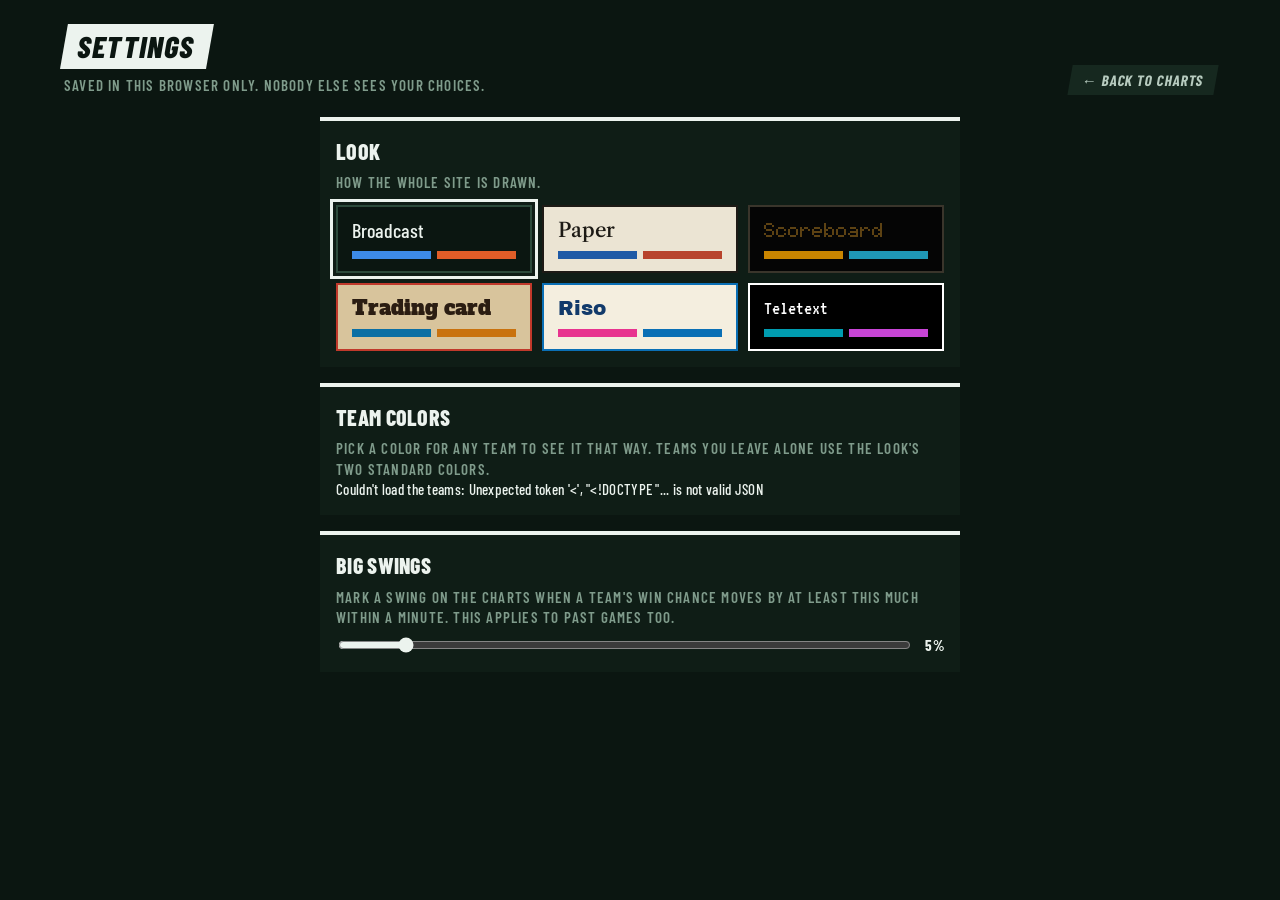
==== commit db03d17e: "Make all settings per viewer and refresh the layout - Settings page for everyone: look, own team col" ====
--- a/public/settings.html
+++ b/public/settings.html
@@ -3,16 +3,17 @@
 <head>
   <meta charset="utf-8">
   <meta name="viewport" content="width=device-width, initial-scale=1">
-  <title>Tracker Settings</title>
+  <title>Settings</title>
   <script>
     try {
       var l = localStorage.getItem('winprob.look');
-      document.documentElement.dataset.look = ['broadcast', 'paper', 'scoreboard', 'blueprint', 'riso', 'teletext'].indexOf(l) >= 0 ? l : 'broadcast';
+      if (l === 'blueprint') l = 'card'; // retired look
+      document.documentElement.dataset.look = ['broadcast', 'paper', 'scoreboard', 'card', 'riso', 'teletext'].indexOf(l) >= 0 ? l : 'broadcast';
     } catch (e) { document.documentElement.dataset.look = 'broadcast'; }
   </script>
   <link rel="preconnect" href="https://fonts.googleapis.com">
   <link rel="preconnect" href="https://fonts.gstatic.com" crossorigin>
-  <link rel="stylesheet" href="https://fonts.googleapis.com/css2?family=Archivo+Black&family=Architects+Daughter&family=Barlow+Condensed:wght@500;600;700;800&family=Courier+Prime:wght@400;700&family=Doto:wght@700;800;900&family=Fragment+Mono&family=IBM+Plex+Mono:wght@400;600&family=Libre+Caslon+Text:ital,wght@0,400;0,700;1,400&family=VT323&display=swap">
+  <link rel="stylesheet" href="https://fonts.googleapis.com/css2?family=Alfa+Slab+One&family=Archivo:wght@500;700;800&family=Archivo+Black&family=Architects+Daughter&family=Barlow+Condensed:wght@500;600;700;800&family=Courier+Prime:wght@400;700&family=Doto:wght@700;800;900&family=Fragment+Mono&family=IBM+Plex+Mono:wght@400;600&family=Libre+Caslon+Text:ital,wght@0,400;0,700;1,400&family=VT323&display=swap">
   <link rel="stylesheet" href="styles.css">
   <link rel="stylesheet" href="looks.css">
 </head>
@@ -20,33 +21,34 @@
   <header>
     <div class="masthead">
       <h1>Settings</h1>
-      <p class="muted">Saved on the server, for everyone who opens the site.</p>
+      <p class="muted">Saved in this browser only. Nobody else sees your choices.</p>
     </div>
     <div class="controls">
-      <div class="control-group"><span class="control-label">Look</span>
-        <div id="look-picker" class="segments" role="group" aria-label="Look"></div></div>
       <a class="button" href="./">← Back to charts</a>
     </div>
   </header>
   <main class="settings">
     <section>
+      <h2>Look</h2>
+      <p class="muted">How the whole site is drawn.</p>
+      <div id="look-tiles" class="look-tiles" role="group" aria-label="Look"></div>
+    </section>
+    <section>
       <h2>Team colors</h2>
-      <p class="muted">Each team's color is used for its half of the line, its shading and its swing markers. Teams left on "default" use the look's two standard colors.</p>
+      <p class="muted">Pick a color for any team to see it that way. Teams you leave alone use the look's two standard colors.</p>
       <div id="teams"></div>
       <div id="clashes"></div>
+      <div class="save-bar"><button id="reset-all" class="btn" hidden>Reset all</button></div>
     </section>
     <section>
-      <h2>Swing markers</h2>
-      <p class="muted">Mark a swing when one team's win chance moves by at least this much within a minute. This also applies to games already recorded.</p>
+      <h2>Big swings</h2>
+      <p class="muted">Mark a swing on the charts when a team's win chance moves by at least this much within a minute. This applies to past games too.</p>
       <div class="threshold">
-        <input id="threshold" type="range" min="2" max="30" step="1" aria-label="Swing threshold">
+        <input id="threshold" type="range" min="2" max="30" step="1" aria-label="Big swing size">
         <b id="threshold-val"></b>
       </div>
+      <div class="save-bar"><button id="threshold-reset" class="btn" hidden>Reset to 5%</button></div>
     </section>
-    <div class="save-bar">
-      <span id="saved" class="muted"></span>
-      <button id="save" class="btn primary">Save</button>
-    </div>
   </main>
   <script src="look.js"></script>
   <script src="colors.js"></script>
--- a/public/styles.css
+++ b/public/styles.css
@@ -2,7 +2,8 @@
 * { box-sizing: border-box; }
 body {
   margin: 0;
-  padding: 24px 16px 48px;
+  /* Side margins grow with the window (16px on phones, up to 120px on 4K). */
+  padding: 24px clamp(16px, 5vw, 120px) 48px;
   background: var(--page);
   color: var(--ink);
   font-family: var(--font-body);
@@ -13,7 +14,7 @@
 
 /* ---- Header ---- */
 header {
-  max-width: 1280px;
+  max-width: 2400px;
   margin: 0 auto 22px;
   display: flex;
   flex-wrap: wrap;
@@ -31,14 +32,18 @@
 
 /* ---- Grid of matchups ---- */
 .grid {
-  max-width: 1280px;
+  max-width: 2400px;
   margin: 0 auto;
   display: grid;
-  grid-template-columns: repeat(auto-fill, minmax(min(100%, 390px), 1fr));
+  grid-template-columns: minmax(0, 1fr);
   gap: 18px;
 }
 .card { min-width: 0; }
-.chart-wrap { position: relative; height: 200px; }
+/* Two columns on tablets and small laptops, three (two rows of three) on bigger screens. */
+@media (min-width: 820px) { .grid { grid-template-columns: repeat(2, minmax(0, 1fr)); } }
+@media (min-width: 1240px) { .grid { grid-template-columns: repeat(3, minmax(0, 1fr)); } }
+/* Charts keep their shape as cards get wider, so they grow to fill the space. */
+.chart-wrap { position: relative; width: 100%; aspect-ratio: 2.2 / 1; min-height: 200px; max-height: 520px; }
 .empty { text-align: center; margin-top: 40px; }
 
 /* Team rows: swatch, name, leader, points, projection, win % */
@@ -77,7 +82,7 @@
   overflow: hidden;
 }
 .bubble img { display: block; width: 100%; height: 100%; object-fit: cover; object-position: top; }
-.bubble.empty { background: var(--ring); }
+.bubble.no-photo { background: var(--ring); }
 .bubble.headshot img { transform: scale(1.55); transform-origin: 50% 28%; }
 
 /* ---- Settings page ---- */
@@ -94,3 +99,15 @@
 .save-bar { display: flex; gap: 10px; align-items: center; justify-content: flex-end; }
 .team-row .reset[disabled] { visibility: hidden; }
 .tt-header { display: none; }
+
+
+/* ---- Look tiles (settings page): each tile previews its own look ---- */
+.look-tiles { --outer: var(--ink); display: grid; grid-template-columns: repeat(auto-fill, minmax(180px, 1fr)); gap: 10px; margin-top: 12px; }
+.look-tile {
+  display: flex; flex-direction: column; gap: 10px; align-items: flex-start; text-align: left;
+  padding: 12px 14px; cursor: pointer; border: 2px solid var(--border); border-radius: 0;
+  background: var(--page); color: var(--ink); font-family: var(--font-display, var(--font-body)); font-size: 20px; line-height: 1.1;
+}
+.look-tile[aria-pressed="true"] { outline: 3px solid var(--outer); outline-offset: 3px; }
+.lt-bars { display: flex; gap: 6px; width: 100%; }
+.lt-bars i { flex: 1; height: 8px; }
--- a/public/looks.css
+++ b/public/looks.css
@@ -103,7 +103,7 @@
   --font-num: 'Courier Prime', 'Courier New', monospace;
 }
 [data-look="paper"] body { background: var(--page); }
-[data-look="paper"] header { flex-direction: column; align-items: stretch; max-width: 1100px; }
+[data-look="paper"] header { flex-direction: column; align-items: stretch; max-width: 2400px; }
 [data-look="paper"] .masthead { text-align: center; border-top: 4px double var(--ink); border-bottom: 1px solid var(--ink); padding: 8px 0 6px; }
 [data-look="paper"] h1 { font-size: 40px; font-weight: 700; letter-spacing: 0.01em; }
 [data-look="paper"] .muted { font-family: var(--font-num); font-size: 13px; letter-spacing: 0.12em; text-transform: uppercase; color: var(--ink-2); }
@@ -121,7 +121,7 @@
 [data-look="paper"] .segments button[aria-pressed="true"] { color: var(--ink); border-bottom: 2px solid var(--ink); font-weight: 700; }
 [data-look="paper"] select { background: var(--surface); border: 1px solid var(--ink); border-radius: 0; padding: 2px 6px; font-family: var(--font-num); }
 [data-look="paper"] .btn.primary { border: 1px solid var(--ink); padding: 4px 12px; color: var(--ink); font-weight: 700; }
-[data-look="paper"] .grid { max-width: 1100px; gap: 26px 30px; }
+[data-look="paper"] .grid { max-width: 2400px; gap: 26px 30px; }
 [data-look="paper"] .card { border-top: 2px solid var(--ink); padding-top: 10px; }
 [data-look="paper"] .trow { font-family: var(--font-num); font-size: 16px; gap: 6px; }
 [data-look="paper"] .trow .swatch { width: 8px; height: 8px; }
@@ -233,81 +233,94 @@
 }
 
 /* ================================================================
-   BLUEPRINT: an engineering drawing on graph paper
-   ================================================================ */
-[data-look="blueprint"] {
-  --page: #0d2650;
-  --surface: #0f2c55;
-  --ink: #e8f0ff;
-  --ink-2: #b9cdf0;
-  --muted: #8ea8d6;
-  --grid: #1d4277;
-  --axis: #b9cdf0;
-  --border: #b9cdf0;
-  --team-a: #e0603e;
-  --team-b: #1aa88a;
-  --live: #e0603e;
-  --accent: #e8f0ff;
-  --font-body: 'IBM Plex Mono', 'Courier New', monospace;
-  --font-display: 'Architects Daughter', 'Comic Sans MS', cursive;
-  --font-num: 'IBM Plex Mono', 'Courier New', monospace;
-}
-[data-look="blueprint"] body {
+   TRADING CARD: a 1970s football card on cream card stock
+   ================================================================ */
+[data-look="card"] {
+  --page: #d8c49c;
+  --surface: #efe3c8;
+  --stock: #fff8e6;
+  --red: #c0392b;
+  --ink: #2b1d12;
+  --ink-2: #5a4330;
+  --muted: #7a6249;
+  --grid: #e6d6b4;
+  --axis: #5a4330;
+  --border: #c0392b;
+  --team-a: #0b6fa4;
+  --team-b: #c9720e;
+  --live: #c0392b;
+  --accent: #c0392b;
+  --gold: #f5c04a;
+  --font-body: 'Archivo', 'Arial', sans-serif;
+  --font-display: 'Alfa Slab One', 'Rockwell', serif;
+  --font-num: 'Alfa Slab One', 'Rockwell', serif;
+}
+[data-look="card"] body {
   font-size: 14px;
   background-color: var(--page);
-  background-image:
-    linear-gradient(rgba(232, 240, 255, 0.06) 1px, transparent 1px),
-    linear-gradient(90deg, rgba(232, 240, 255, 0.06) 1px, transparent 1px);
-  background-size: 20px 20px;
-}
-[data-look="blueprint"] .masthead { border: 1.5px solid var(--ink); padding: 8px 14px; background: var(--surface); }
-[data-look="blueprint"] h1 { font-size: 32px; letter-spacing: 0.02em; }
-[data-look="blueprint"] .muted { font-size: 12px; text-transform: uppercase; letter-spacing: 0.1em; color: var(--muted); }
-[data-look="blueprint"] .live-tag { border: 1px solid var(--live); color: var(--live); padding: 0 5px; margin-right: 6px; }
-[data-look="blueprint"] .control-label { font-family: var(--font-display); font-size: 16px; color: var(--ink-2); }
-[data-look="blueprint"] .segments button,
-[data-look="blueprint"] select,
-[data-look="blueprint"] a.button,
-[data-look="blueprint"] .btn {
-  background: transparent; color: var(--ink-2); border: 1px solid var(--ink-2); border-radius: 0;
-  padding: 4px 10px; font-size: 12px; text-transform: uppercase; letter-spacing: 0.08em;
-}
-[data-look="blueprint"] select option { background: var(--surface); }
-[data-look="blueprint"] .segments button[aria-pressed="true"],
-[data-look="blueprint"] .btn.primary { background: var(--ink); color: var(--page); border-color: var(--ink); }
-[data-look="blueprint"] .card { border: 1.5px solid var(--ink); background: var(--surface); padding: 0 0 8px; }
-[data-look="blueprint"] .teams { gap: 0; border-bottom: 1.5px solid var(--ink); margin-bottom: 8px; }
-[data-look="blueprint"] .trow { gap: 0; }
-[data-look="blueprint"] .trow + .trow { border-top: 1px solid var(--ink-2); }
-[data-look="blueprint"] .trow > * { padding: 6px 10px; }
-[data-look="blueprint"] .trow .swatch { width: 4px; height: auto; align-self: stretch; padding: 0; }
-[data-look="blueprint"] .trow .name { font-family: var(--font-display); font-size: 19px; }
-[data-look="blueprint"] .trow .lead { padding: 0; }
-[data-look="blueprint"] .trow .proj { color: var(--muted); font-size: 11px; border-left: 1px solid var(--ink-2); align-self: stretch; display: flex; align-items: center; }
-[data-look="blueprint"] .trow .pts { border-left: 1px solid var(--ink-2); align-self: stretch; display: flex; align-items: center; font-weight: 600; }
-[data-look="blueprint"] .trow .pct { border-left: 1px solid var(--ink-2); align-self: stretch; display: flex; align-items: center; justify-content: flex-end; min-width: 64px; color: var(--tc); font-weight: 600; font-size: 16px; }
-[data-look="blueprint"] .trow .pct::after { content: "%"; }
-[data-look="blueprint"] .chart-wrap { margin: 0 8px; }
-[data-look="blueprint"] .swings { margin: 8px 10px 0; border-top: 1px dashed var(--ink-2); }
-[data-look="blueprint"] .swings summary { font-family: var(--font-display); font-size: 17px; color: var(--ink); }
-[data-look="blueprint"] .swings summary::after { content: ":"; }
-[data-look="blueprint"] .swings ul { counter-reset: note; }
-[data-look="blueprint"] .swings li { counter-increment: note; font-size: 12px; border-bottom: 1px dotted var(--grid); }
-[data-look="blueprint"] .swings li::before { content: counter(note) "."; color: var(--muted); }
-[data-look="blueprint"] .swings li:hover { background: var(--grid); }
-[data-look="blueprint"] .sw-time { color: var(--muted); }
-[data-look="blueprint"] .sw-pct { color: var(--tc); }
-[data-look="blueprint"] .sw-team { font-family: var(--font-display); font-size: 14px; }
-[data-look="blueprint"] .hover-panel { background: var(--surface); border: 1.5px solid var(--ink); padding: 10px 12px; font-size: 12px; }
-[data-look="blueprint"] .hp-name { font-family: var(--font-display); font-size: 16px; }
-[data-look="blueprint"] .hp-time, [data-look="blueprint"] .hp-sub { color: var(--muted); }
-[data-look="blueprint"] .hp-event { border-top: 1px dashed var(--ink-2); }
-[data-look="blueprint"] .settings section { border: 1.5px solid var(--ink); background: var(--surface); }
-[data-look="blueprint"] .settings h2 { font-size: 22px; }
-[data-look="blueprint"] .team-row { border-top: 1px dotted var(--ink-2); }
-[data-look="blueprint"] .team-row .name { font-family: var(--font-display); font-size: 17px; }
-[data-look="blueprint"] .warn { border: 1px dashed var(--live); }
-
+  /* faint diagonal ribbing, like the cardboard box the packs came in */
+  background-image: repeating-linear-gradient(135deg, rgba(43, 29, 18, 0.035) 0 2px, transparent 2px 9px);
+}
+[data-look="card"] h1 {
+  display: inline-block; font-size: 38px; line-height: 1.1; color: var(--stock);
+  background: var(--red); padding: 4px 18px 6px; border-radius: 999px;
+  transform: rotate(-1.5deg); box-shadow: 4px 4px 0 var(--ink);
+}
+[data-look="card"] .muted { color: var(--ink-2); font-weight: 500; }
+[data-look="card"] .live-tag { background: var(--red); color: var(--stock); font-family: var(--font-display); padding: 0 8px; border-radius: 999px; margin-right: 6px; }
+[data-look="card"] .control-label { font-family: var(--font-display); color: var(--red); }
+[data-look="card"] .segments button,
+[data-look="card"] select,
+[data-look="card"] a.button,
+[data-look="card"] .btn {
+  background: var(--stock); color: var(--ink); border: 2px solid var(--ink); border-radius: 999px;
+  padding: 3px 12px; font-weight: 700; font-size: 13px;
+}
+[data-look="card"] .segments button[aria-pressed="true"],
+[data-look="card"] .btn.primary { background: var(--ink); color: var(--gold); }
+
+/* The card: cream stock, white border, red keyline, rounded corners */
+[data-look="card"] .grid { counter-reset: game; gap: 24px; }
+[data-look="card"] .card {
+  counter-increment: game;
+  background: var(--surface); border: 7px solid var(--stock); outline: 3px solid var(--red); outline-offset: -3px;
+  border-radius: 16px; padding: 12px 14px 10px; box-shadow: 5px 6px 0 rgba(43, 29, 18, 0.35);
+}
+[data-look="card"] .card::before {
+  content: "Game " counter(game); display: inline-block; margin: 0 0 8px;
+  font-family: var(--font-display); font-size: 17px; color: var(--stock); background: var(--red);
+  padding: 1px 14px 3px; border-radius: 999px; transform: rotate(-2deg);
+}
+[data-look="card"] .teams { gap: 4px; }
+[data-look="card"] .trow { font-weight: 800; font-size: 17px; color: var(--ink); }
+[data-look="card"] .trow .swatch { width: 16px; height: 16px; border-radius: 50%; box-shadow: 0 0 0 2px var(--stock); }
+[data-look="card"] .trow .proj { font-weight: 500; font-size: 12px; color: var(--muted); }
+[data-look="card"] .trow .pts { font-weight: 800; }
+[data-look="card"] .trow .pct { font-family: var(--font-display); font-size: 20px; color: var(--tc); min-width: 3.4em; text-align: right; }
+[data-look="card"] .trow .pct::after { content: "%"; font-size: 14px; }
+[data-look="card"] .chart-wrap { background: var(--stock); border-radius: 10px; }
+[data-look="card"] .swings { margin-top: 8px; }
+[data-look="card"] .swings summary { font-family: var(--font-display); color: var(--red); }
+[data-look="card"] .swings li { background: var(--ink); color: var(--surface); border-radius: 8px; margin-top: 4px; font-size: 13px; }
+[data-look="card"] .swings li:hover { background: #45301f; }
+[data-look="card"] .sw-pct { font-family: var(--font-display); color: var(--gold); }
+[data-look="card"] .sw-time { color: #c9b48f; }
+[data-look="card"] .sw-team { font-weight: 800; }
+[data-look="card"] .hover-panel {
+  background: var(--stock); border: 3px solid var(--red); border-radius: 12px; padding: 10px 12px;
+  box-shadow: 4px 4px 0 rgba(43, 29, 18, 0.35);
+}
+[data-look="card"] .hp-name { font-weight: 800; }
+[data-look="card"] .hp-row b { font-family: var(--font-display); font-weight: 400; color: var(--tc); }
+[data-look="card"] .hp-time, [data-look="card"] .hp-sub { color: var(--muted); }
+[data-look="card"] .hp-event { border-top: 2px dashed var(--red); }
+[data-look="card"] .settings section {
+  background: var(--surface); border: 7px solid var(--stock); outline: 3px solid var(--red); outline-offset: -3px; border-radius: 16px;
+}
+[data-look="card"] .settings h2 { font-family: var(--font-display); font-weight: 400; color: var(--red); font-size: 24px; }
+[data-look="card"] .team-row { border-top: 2px dotted var(--grid); }
+[data-look="card"] .team-row .name { font-weight: 800; }
+[data-look="card"] .warn { border: 2px solid var(--red); border-radius: 10px; }
 /* ================================================================
    RISO: a two-ink risograph zine (fluorescent pink + blue)
    ================================================================ */
@@ -467,9 +480,9 @@
 [data-look="teletext"] .warn { color: var(--tt-red); }
 
 @media (max-width: 480px) {
-  [data-look="blueprint"] h1 { font-size: 26px; }
-  [data-look="blueprint"] .trow > * { padding: 5px 7px; }
-  [data-look="blueprint"] .trow .name { font-size: 16px; }
+  [data-look="card"] h1 { font-size: 28px; }
+  [data-look="card"] .trow { font-size: 15px; }
+  [data-look="card"] .card { padding: 10px 10px 8px; }
   [data-look="riso"] h1 { font-size: 34px; }
   [data-look="riso"] .trow { font-size: 15px; }
   [data-look="riso"] .trow .pct { min-width: 52px; }
